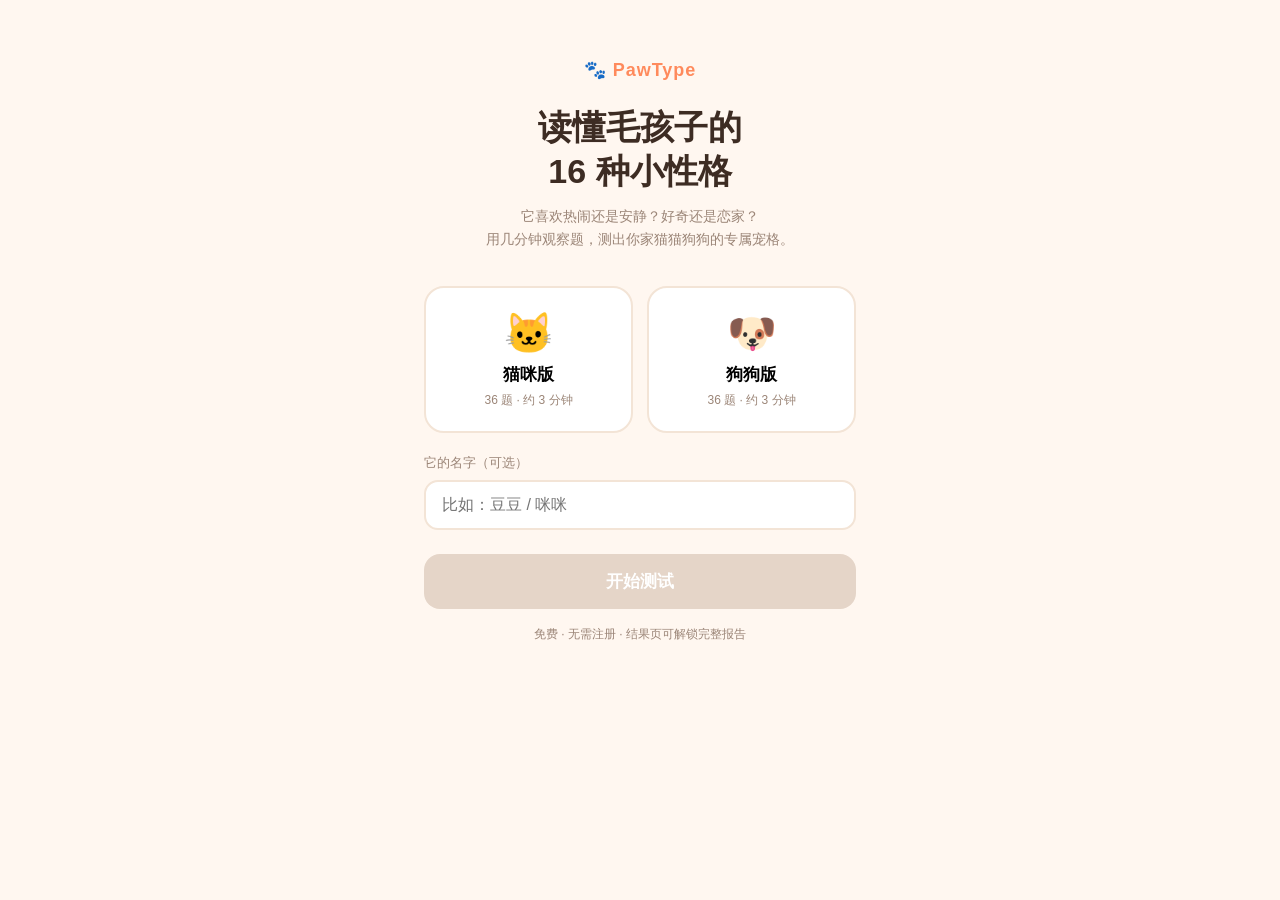
==== index.html @ f87842f0 "init: PawType 宠格测试网站" ====
<!DOCTYPE html>
<html lang="zh-CN">
<head>
  <meta charset="UTF-8">
  <meta name="viewport" content="width=device-width, initial-scale=1.0, maximum-scale=1.0, user-scalable=no">
  <title>PawType 宠格测试 · 读懂你的毛孩子</title>
  <meta name="description" content="免费宠物性格测试，猫狗各36道观察题，测出16种宠格，读懂你家毛孩子的小世界。">
  <link rel="stylesheet" href="style.css">
</head>
<body>

  <!-- ============ 首页 ============ -->
  <div id="screen-home" class="screen active">
    <div class="home-wrap">
      <div class="logo">🐾 PawType</div>
      <h1 class="home-title">读懂毛孩子的<br>16 种小性格</h1>
      <p class="home-sub">它喜欢热闹还是安静？好奇还是恋家？<br>用几分钟观察题，测出你家猫猫狗狗的专属宠格。</p>

      <div class="species-select">
        <button class="species-btn" data-species="cat">
          <span class="species-emoji">🐱</span>
          <span class="species-name">猫咪版</span>
          <span class="species-note">36 题 · 约 3 分钟</span>
        </button>
        <button class="species-btn" data-species="dog">
          <span class="species-emoji">🐶</span>
          <span class="species-name">狗狗版</span>
          <span class="species-note">36 题 · 约 3 分钟</span>
        </button>
      </div>

      <div class="pet-name-box">
        <label for="pet-name">它的名字（可选）</label>
        <input id="pet-name" type="text" maxlength="12" placeholder="比如：豆豆 / 咪咪">
      </div>

      <button id="btn-start" class="primary-btn" disabled>开始测试</button>
      <p class="home-tip">免费 · 无需注册 · 结果页可解锁完整报告</p>
    </div>
  </div>

  <!-- ============ 答题页 ============ -->
  <div id="screen-quiz" class="screen">
    <div class="quiz-top">
      <button id="btn-back" class="back-btn">‹</button>
      <div class="progress-bar"><div id="progress-fill" class="progress-fill"></div></div>
      <span id="progress-text" class="progress-text">1/36</span>
    </div>
    <div id="quiz-body" class="quiz-body"></div>
  </div>

  <!-- ============ 结果页 ============ -->
  <div id="screen-result" class="screen">
    <div class="result-wrap" id="result-wrap"></div>
  </div>

  <script src="types.js"></script>
  <script src="questions.js"></script>
  <script src="config.js"></script>
  <script src="app.js"></script>
</body>
</html>
---- style.css ----
:root {
  --bg: #FFF7F0;
  --card: #FFFFFF;
  --primary: #FF8A5C;
  --primary-dark: #F06B3C;
  --accent: #FFC145;
  --text: #3D2C23;
  --text-light: #9B8577;
  --border: #F3E4D6;
  --green: #5CB87A;
  --shadow: 0 8px 24px rgba(255, 138, 92, 0.12);
}

* { margin: 0; padding: 0; box-sizing: border-box; -webkit-tap-highlight-color: transparent; }

body {
  font-family: -apple-system, "PingFang SC", "Microsoft YaHei", sans-serif;
  background: var(--bg);
  color: var(--text);
  min-height: 100vh;
  line-height: 1.6;
}

.screen { display: none; min-height: 100vh; animation: fadeIn .3s ease; }
.screen.active { display: block; }
@keyframes fadeIn { from { opacity: 0; transform: translateY(8px); } to { opacity: 1; transform: none; } }

/* ============ 首页 ============ */
.home-wrap { max-width: 480px; margin: 0 auto; padding: 56px 24px 40px; text-align: center; }
.logo { font-size: 18px; font-weight: 700; color: var(--primary); letter-spacing: 1px; }
.home-title { font-size: 34px; font-weight: 800; margin: 20px 0 12px; line-height: 1.3; }
.home-sub { font-size: 14px; color: var(--text-light); margin-bottom: 36px; }

.species-select { display: flex; gap: 14px; margin-bottom: 20px; }
.species-btn {
  flex: 1; background: var(--card); border: 2px solid var(--border); border-radius: 20px;
  padding: 22px 12px; cursor: pointer; transition: all .2s; display: flex; flex-direction: column; align-items: center; gap: 6px;
}
.species-btn.selected { border-color: var(--primary); background: #FFF3EC; box-shadow: var(--shadow); }
.species-emoji { font-size: 40px; }
.species-name { font-size: 17px; font-weight: 700; }
.species-note { font-size: 12px; color: var(--text-light); }

.pet-name-box { text-align: left; margin-bottom: 24px; }
.pet-name-box label { font-size: 13px; color: var(--text-light); display: block; margin-bottom: 6px; }
.pet-name-box input {
  width: 100%; padding: 14px 16px; border: 2px solid var(--border); border-radius: 14px;
  font-size: 16px; outline: none; background: var(--card); transition: border .2s;
}
.pet-name-box input:focus { border-color: var(--primary); }

.primary-btn {
  width: 100%; padding: 16px; border: none; border-radius: 16px; font-size: 17px; font-weight: 700;
  background: var(--primary); color: #fff; cursor: pointer; transition: all .2s;
  box-shadow: 0 6px 18px rgba(255, 138, 92, 0.35);
}
.primary-btn:disabled { background: #E5D5C8; box-shadow: none; cursor: not-allowed; }
.primary-btn:not(:disabled):active { transform: scale(.98); }
.home-tip { font-size: 12px; color: var(--text-light); margin-top: 16px; }

/* ============ 答题页 ============ */
.quiz-top {
  position: sticky; top: 0; background: var(--bg); padding: 14px 16px; display: flex; align-items: center; gap: 12px; z-index: 10;
}
.back-btn { font-size: 28px; background: none; border: none; color: var(--text); cursor: pointer; width: 36px; line-height: 1; }
.progress-bar { flex: 1; height: 8px; background: var(--border); border-radius: 8px; overflow: hidden; }
.progress-fill { height: 100%; background: linear-gradient(90deg, var(--accent), var(--primary)); border-radius: 8px; transition: width .25s; }
.progress-text { font-size: 13px; color: var(--text-light); font-weight: 600; min-width: 40px; text-align: right; }

.quiz-body { max-width: 480px; margin: 0 auto; padding: 20px 24px 48px; }
.q-number { font-size: 13px; color: var(--primary); font-weight: 700; margin-bottom: 8px; }
.q-text { font-size: 22px; font-weight: 700; line-height: 1.45; margin-bottom: 28px; }

.option {
  display: block; width: 100%; text-align: left; background: var(--card); border: 2px solid var(--border);
  border-radius: 16px; padding: 16px 18px; margin-bottom: 12px; font-size: 16px; cursor: pointer; transition: all .18s;
}
.option:active { transform: scale(.98); }
.option.selected { border-color: var(--primary); background: #FFF3EC; }

/* ============ 结果页 ============ */
.result-wrap { max-width: 480px; margin: 0 auto; padding: 40px 24px 60px; }
.result-card { background: var(--card); border-radius: 28px; padding: 32px 24px; box-shadow: var(--shadow); text-align: center; }
.result-emoji { font-size: 72px; line-height: 1; }
.result-type { font-size: 30px; font-weight: 800; margin: 16px 0 6px; }
.result-tagline { font-size: 15px; color: var(--text-light); margin-bottom: 24px; }
.result-code { display: inline-block; font-size: 13px; font-weight: 700; color: var(--primary); background: #FFF3EC; padding: 4px 14px; border-radius: 20px; }

.dimension-chart { margin: 28px 0; text-align: left; }
.dim-row { display: flex; align-items: center; gap: 10px; margin-bottom: 16px; font-size: 13px; }
.dim-label { width: 64px; text-align: center; flex-shrink: 0; }
.dim-label b { display: block; font-size: 13px; }
.dim-bar { flex: 1; height: 12px; background: var(--border); border-radius: 8px; position: relative; }
.dim-bar-fill { position: absolute; height: 100%; border-radius: 8px; transition: width .6s ease; }
.dim-bar-fill.left { left: 50%; background: linear-gradient(90deg, var(--primary), var(--accent)); }
.dim-bar-fill.right { right: 50%; background: linear-gradient(90deg, #B9A0E0, #8F7BD0); }

.paywall { background: #FFF9F3; border: 2px dashed var(--accent); border-radius: 20px; padding: 24px 20px; margin-top: 24px; }
.paywall-title { font-size: 18px; font-weight: 800; margin-bottom: 6px; }
.paywall-desc { font-size: 13px; color: var(--text-light); margin-bottom: 16px; }
.price { font-size: 32px; font-weight: 800; color: var(--primary-dark); }
.price small { font-size: 15px; }

.pay-steps { text-align: left; margin: 16px 0; }
.pay-step { font-size: 14px; color: var(--text); margin-bottom: 8px; }
.pay-qrcode { width: 200px; height: 200px; object-fit: contain; margin: 8px auto; display: block; border-radius: 12px; background: #fff; }
.pay-wechat { font-size: 15px; margin: 12px 0; }
.pay-wechat b { color: var(--primary-dark); }
.btn-copy-wechat { padding: 12px 24px; border: none; border-radius: 14px; font-size: 14px; font-weight: 700; cursor: pointer; background: var(--green); color: #fff; }

.unlocked-report { margin-top: 24px; text-align: left; }
.report-section { background: var(--card); border-radius: 18px; padding: 20px; margin-bottom: 16px; box-shadow: 0 4px 14px rgba(0,0,0,0.04); }
.report-section h3 { font-size: 16px; font-weight: 800; margin-bottom: 8px; color: var(--primary-dark); }
.report-section p { font-size: 15px; color: var(--text); }

.share-card { margin-top: 28px; background: var(--card); border-radius: 20px; padding: 20px; text-align: center; box-shadow: var(--shadow); }
.share-card .rc-emoji { font-size: 48px; }
.share-card .rc-name { font-size: 20px; font-weight: 800; margin: 8px 0; }
.share-card .rc-url { font-size: 12px; color: var(--text-light); margin-top: 8px; }
.share-actions { display: flex; gap: 10px; margin-top: 16px; }
.share-actions button { flex: 1; padding: 12px; border: none; border-radius: 14px; font-size: 14px; font-weight: 700; cursor: pointer; }
.btn-share { background: var(--green); color: #fff; }
.btn-copy { background: var(--border); color: var(--text); }

.btn-ghost { background: none; border: none; color: var(--text-light); font-size: 14px; text-decoration: underline; cursor: pointer; margin-top: 20px; }

/* 支付弹窗 */
.modal-mask { position: fixed; inset: 0; background: rgba(0,0,0,0.5); display: none; align-items: center; justify-content: center; z-index: 100; padding: 24px; }
.modal-mask.show { display: flex; }
.modal { background: var(--card); border-radius: 24px; padding: 28px 24px; max-width: 360px; width: 100%; text-align: center; }
.modal h3 { font-size: 20px; font-weight: 800; margin-bottom: 8px; }
.modal .qr-box { margin: 20px auto; width: 220px; height: 220px; background: var(--border); border-radius: 16px; display: flex; align-items: center; justify-content: center; font-size: 13px; color: var(--text-light); }
.modal .qr-box img { width: 100%; height: 100%; border-radius: 16px; }
.modal .pay-tip { font-size: 13px; color: var(--text-light); }
.modal-close { margin-top: 16px; background: none; border: none; color: var(--text-light); cursor: pointer; font-size: 14px; }
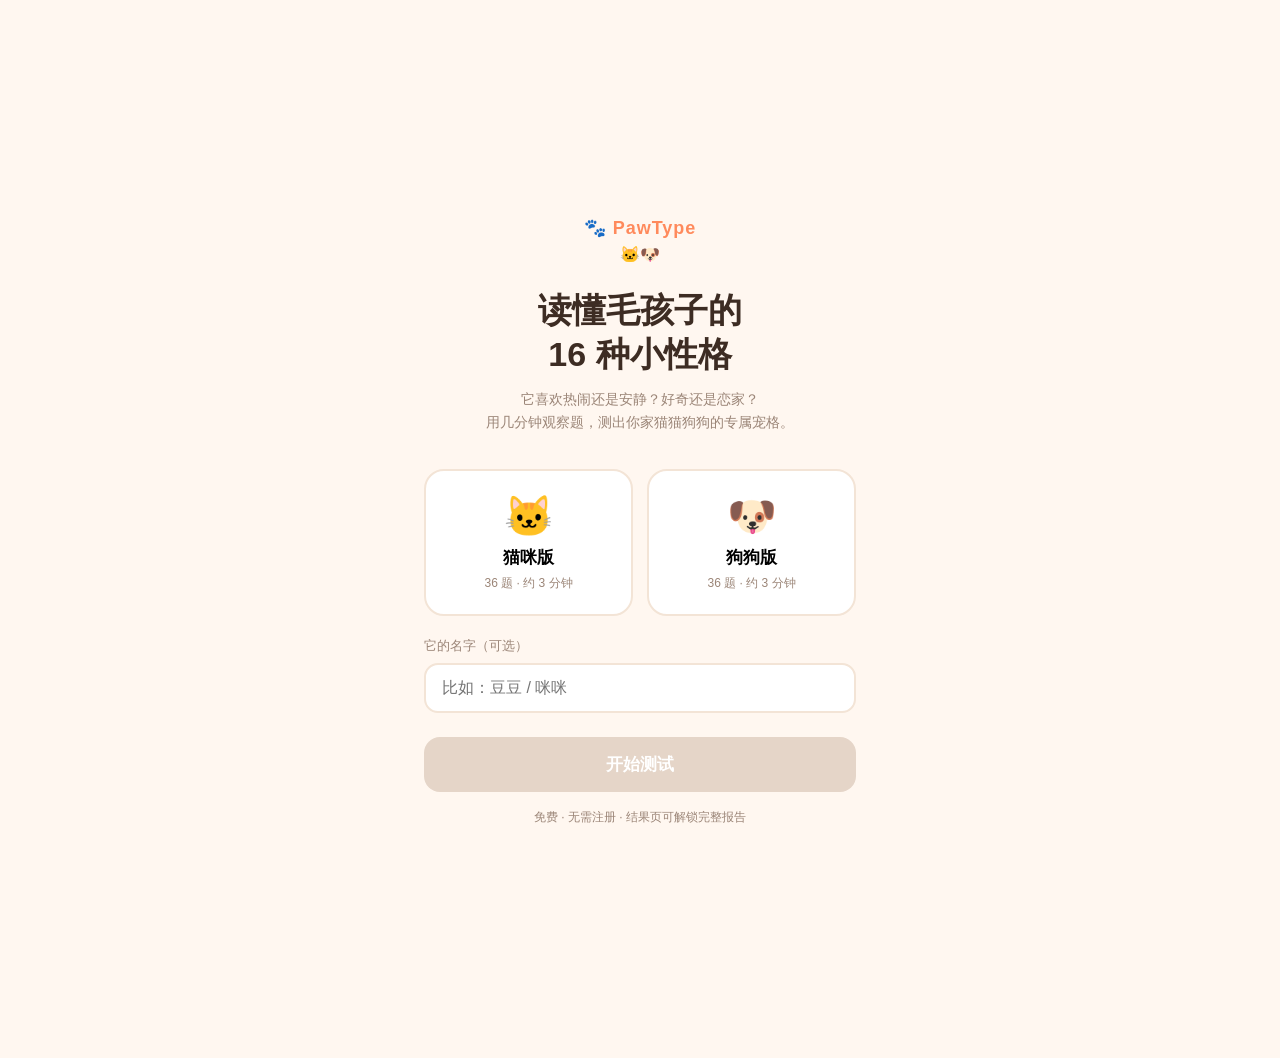
==== commit e51d9c13: "画面升级：3D粒子背景+四维雷达图+炫酷动画" ====
--- a/index.html
+++ b/index.html
@@ -8,11 +8,14 @@
   <link rel="stylesheet" href="style.css">
 </head>
 <body>
+  <canvas id="bg-canvas"></canvas>
+  <canvas id="celeb-canvas"></canvas>
 
   <!-- ============ 首页 ============ -->
   <div id="screen-home" class="screen active">
     <div class="home-wrap">
       <div class="logo">🐾 PawType</div>
+      <div class="home-pet-3d">🐱🐶</div>
       <h1 class="home-title">读懂毛孩子的<br>16 种小性格</h1>
       <p class="home-sub">它喜欢热闹还是安静？好奇还是恋家？<br>用几分钟观察题，测出你家猫猫狗狗的专属宠格。</p>
 
@@ -57,6 +60,7 @@
   <script src="types.js"></script>
   <script src="questions.js"></script>
   <script src="config.js"></script>
+  <script src="fx.js"></script>
   <script src="app.js"></script>
 </body>
 </html>
--- a/style.css
+++ b/style.css
@@ -129,7 +129,7 @@
 .modal-mask.show { display: flex; }
 .modal { background: var(--card); border-radius: 24px; padding: 28px 24px; max-width: 360px; width: 100%; text-align: center; }
 .modal h3 { font-size: 20px; font-weight: 800; margin-bottom: 8px; }
-.modal .qr-box { margin: 20px auto; width: 220px; height: 220px; background: var(--border); border-radius: 16px; display: flex; align-items: center; justify-content: center; font-size: 13px; color: var(--text-light); }
-.modal .qr-box img { width: 100%; height: 100%; border-radius: 16px; }
+.modal .qr-box { margin: 16px auto; width: 240px; border-radius: 16px; }
+.modal .qr-box img { width: 100%; height: auto; border-radius: 16px; display: block; }
 .modal .pay-tip { font-size: 13px; color: var(--text-light); }
 .modal-close { margin-top: 16px; background: none; border: none; color: var(--text-light); cursor: pointer; font-size: 14px; }
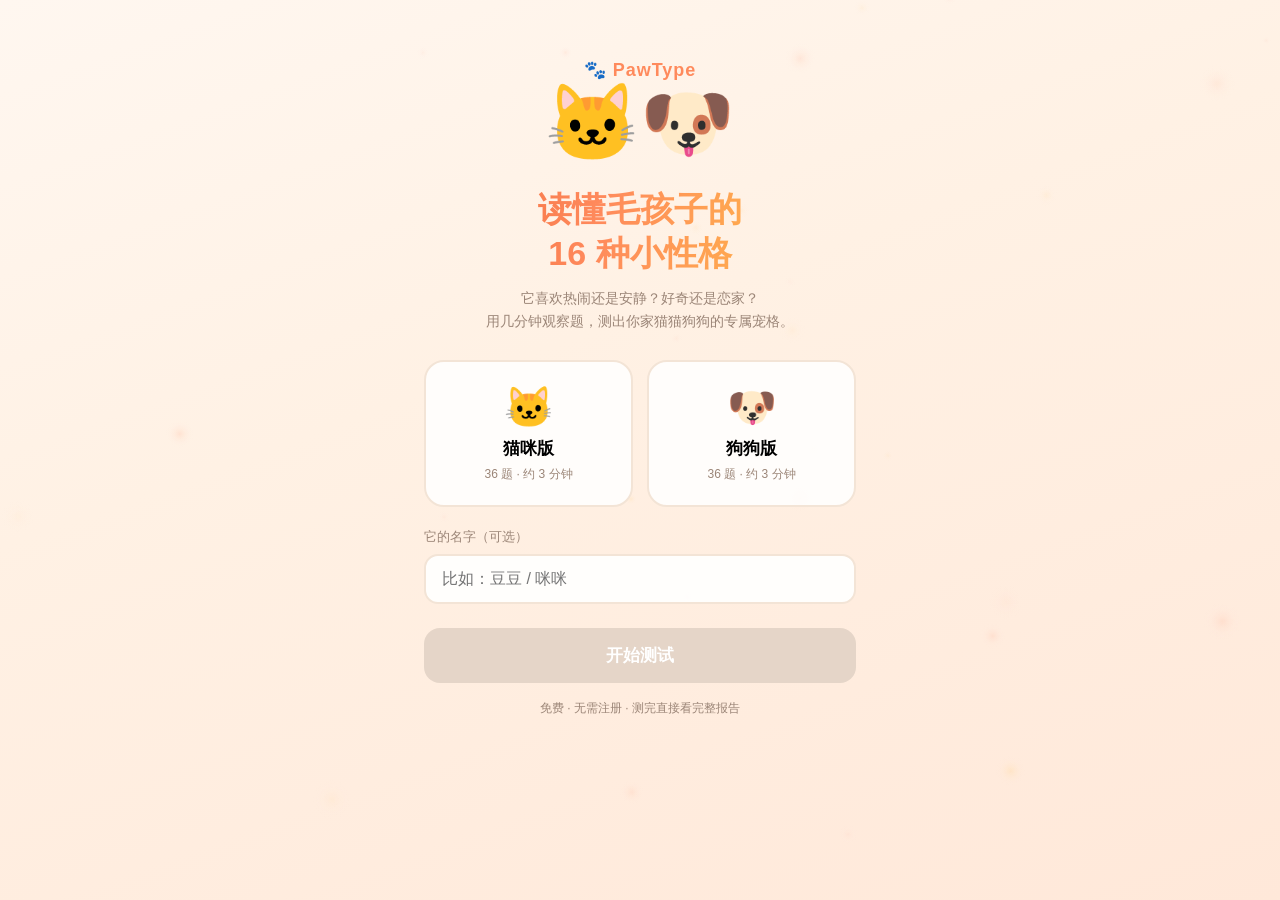
==== commit c6a72557: "去掉站内支付，测完直接看完整报告" ====
--- a/index.html
+++ b/index.html
@@ -38,7 +38,7 @@
       </div>
 
       <button id="btn-start" class="primary-btn" disabled>开始测试</button>
-      <p class="home-tip">免费 · 无需注册 · 结果页可解锁完整报告</p>
+      <p class="home-tip">免费 · 无需注册 · 测完直接看完整报告</p>
     </div>
   </div>
 
--- a/style.css
+++ b/style.css
@@ -8,36 +8,60 @@
   --text-light: #9B8577;
   --border: #F3E4D6;
   --green: #5CB87A;
+  --purple: #B9A0E0;
   --shadow: 0 8px 24px rgba(255, 138, 92, 0.12);
+  --shadow-lg: 0 16px 40px rgba(255, 138, 92, 0.22);
 }
 
 * { margin: 0; padding: 0; box-sizing: border-box; -webkit-tap-highlight-color: transparent; }
 
 body {
   font-family: -apple-system, "PingFang SC", "Microsoft YaHei", sans-serif;
-  background: var(--bg);
+  background: linear-gradient(160deg, #FFF7F0 0%, #FFF1E4 40%, #FFE8D9 100%);
+  background-attachment: fixed;
   color: var(--text);
   min-height: 100vh;
   line-height: 1.6;
-}
-
-.screen { display: none; min-height: 100vh; animation: fadeIn .3s ease; }
+  overflow-x: hidden;
+}
+
+/* 全局背景粒子 + 庆祝画布 */
+#bg-canvas { position: fixed; inset: 0; z-index: 0; pointer-events: none; }
+#celeb-canvas { position: fixed; inset: 0; z-index: 400; pointer-events: none; }
+
+.screen { display: none; min-height: 100vh; position: relative; z-index: 1; animation: fadeIn .4s ease; }
 .screen.active { display: block; }
-@keyframes fadeIn { from { opacity: 0; transform: translateY(8px); } to { opacity: 1; transform: none; } }
+@keyframes fadeIn { from { opacity: 0; transform: translateY(10px); } to { opacity: 1; transform: none; } }
+@keyframes fadeInUp { from { opacity: 0; transform: translateY(16px); } to { opacity: 1; transform: none; } }
+@keyframes floaty { 0%,100% { transform: translateY(0) rotateY(0) rotateX(0); } 50% { transform: translateY(-12px) rotateY(8deg) rotateX(-4deg); } }
+@keyframes pulseGlow { 0%,100% { box-shadow: 0 6px 18px rgba(255,138,92,.35); } 50% { box-shadow: 0 6px 30px rgba(255,138,92,.6); } }
+@keyframes shimmer { 0% { background-position: -200% center; } 100% { background-position: 200% center; } }
+@keyframes spin3d { 0% { transform: rotateY(0deg); } 100% { transform: rotateY(360deg); } }
 
 /* ============ 首页 ============ */
 .home-wrap { max-width: 480px; margin: 0 auto; padding: 56px 24px 40px; text-align: center; }
 .logo { font-size: 18px; font-weight: 700; color: var(--primary); letter-spacing: 1px; }
-.home-title { font-size: 34px; font-weight: 800; margin: 20px 0 12px; line-height: 1.3; }
-.home-sub { font-size: 14px; color: var(--text-light); margin-bottom: 36px; }
+.home-title {
+  font-size: 34px; font-weight: 800; margin: 20px 0 12px; line-height: 1.3;
+  background: linear-gradient(100deg, #F06B3C, #FF8A5C 40%, #FFC145);
+  -webkit-background-clip: text; background-clip: text;
+  -webkit-text-fill-color: transparent; color: transparent;
+}
+.home-sub { font-size: 14px; color: var(--text-light); margin-bottom: 28px; }
+
+.home-pet-3d { font-size: 76px; line-height: 1; margin-bottom: 6px; perspective: 400px; display: inline-block; animation: floaty 4s ease-in-out infinite; }
 
 .species-select { display: flex; gap: 14px; margin-bottom: 20px; }
 .species-btn {
-  flex: 1; background: var(--card); border: 2px solid var(--border); border-radius: 20px;
-  padding: 22px 12px; cursor: pointer; transition: all .2s; display: flex; flex-direction: column; align-items: center; gap: 6px;
-}
-.species-btn.selected { border-color: var(--primary); background: #FFF3EC; box-shadow: var(--shadow); }
-.species-emoji { font-size: 40px; }
+  flex: 1; background: rgba(255,255,255,.85); border: 2px solid var(--border); border-radius: 20px;
+  padding: 22px 12px; cursor: pointer; transition: transform .25s cubic-bezier(.34,1.56,.64,1), box-shadow .25s, border-color .25s;
+  display: flex; flex-direction: column; align-items: center; gap: 6px;
+  transform-style: preserve-3d;
+}
+.species-btn:hover { transform: translateY(-4px) scale(1.02); box-shadow: var(--shadow); }
+.species-btn.selected { border-color: var(--primary); background: #FFF3EC; box-shadow: var(--shadow-lg); transform: translateY(-3px) scale(1.03); }
+.species-emoji { font-size: 40px; transition: transform .3s; }
+.species-btn:hover .species-emoji { transform: scale(1.18) rotate(-6deg); }
 .species-name { font-size: 17px; font-weight: 700; }
 .species-note { font-size: 12px; color: var(--text-light); }
 
@@ -45,57 +69,88 @@
 .pet-name-box label { font-size: 13px; color: var(--text-light); display: block; margin-bottom: 6px; }
 .pet-name-box input {
   width: 100%; padding: 14px 16px; border: 2px solid var(--border); border-radius: 14px;
-  font-size: 16px; outline: none; background: var(--card); transition: border .2s;
-}
-.pet-name-box input:focus { border-color: var(--primary); }
+  font-size: 16px; outline: none; background: rgba(255,255,255,.9); transition: border .2s, box-shadow .2s;
+}
+.pet-name-box input:focus { border-color: var(--primary); box-shadow: 0 0 0 4px rgba(255,138,92,.12); }
 
 .primary-btn {
   width: 100%; padding: 16px; border: none; border-radius: 16px; font-size: 17px; font-weight: 700;
-  background: var(--primary); color: #fff; cursor: pointer; transition: all .2s;
-  box-shadow: 0 6px 18px rgba(255, 138, 92, 0.35);
-}
-.primary-btn:disabled { background: #E5D5C8; box-shadow: none; cursor: not-allowed; }
-.primary-btn:not(:disabled):active { transform: scale(.98); }
+  background: linear-gradient(100deg, #FF8A5C, #F06B3C); color: #fff; cursor: pointer; transition: transform .2s, filter .2s;
+  animation: pulseGlow 2.4s ease-in-out infinite;
+}
+.primary-btn:disabled { background: #E5D5C8; box-shadow: none; cursor: not-allowed; animation: none; }
+.primary-btn:not(:disabled):active { transform: scale(.97) translateY(1px); }
 .home-tip { font-size: 12px; color: var(--text-light); margin-top: 16px; }
 
 /* ============ 答题页 ============ */
 .quiz-top {
-  position: sticky; top: 0; background: var(--bg); padding: 14px 16px; display: flex; align-items: center; gap: 12px; z-index: 10;
-}
-.back-btn { font-size: 28px; background: none; border: none; color: var(--text); cursor: pointer; width: 36px; line-height: 1; }
+  position: sticky; top: 0; background: rgba(255,247,240,.9); backdrop-filter: blur(10px);
+  padding: 14px 16px; display: flex; align-items: center; gap: 12px; z-index: 10;
+}
+.back-btn { font-size: 28px; background: none; border: none; color: var(--text); cursor: pointer; width: 36px; line-height: 1; transition: transform .2s; }
+.back-btn:active { transform: scale(.85); }
 .progress-bar { flex: 1; height: 8px; background: var(--border); border-radius: 8px; overflow: hidden; }
-.progress-fill { height: 100%; background: linear-gradient(90deg, var(--accent), var(--primary)); border-radius: 8px; transition: width .25s; }
+.progress-fill {
+  height: 100%; border-radius: 8px; transition: width .25s;
+  background: linear-gradient(90deg, var(--accent), var(--primary), #FF6B9D);
+  background-size: 200% 100%; animation: shimmer 2s linear infinite;
+}
 .progress-text { font-size: 13px; color: var(--text-light); font-weight: 600; min-width: 40px; text-align: right; }
 
 .quiz-body { max-width: 480px; margin: 0 auto; padding: 20px 24px 48px; }
-.q-number { font-size: 13px; color: var(--primary); font-weight: 700; margin-bottom: 8px; }
-.q-text { font-size: 22px; font-weight: 700; line-height: 1.45; margin-bottom: 28px; }
+.q-number { font-size: 13px; color: var(--primary); font-weight: 700; margin-bottom: 8px; animation: fadeInUp .3s ease; }
+.q-text { font-size: 22px; font-weight: 700; line-height: 1.45; margin-bottom: 28px; animation: fadeInUp .35s ease; }
 
 .option {
-  display: block; width: 100%; text-align: left; background: var(--card); border: 2px solid var(--border);
-  border-radius: 16px; padding: 16px 18px; margin-bottom: 12px; font-size: 16px; cursor: pointer; transition: all .18s;
-}
-.option:active { transform: scale(.98); }
-.option.selected { border-color: var(--primary); background: #FFF3EC; }
+  display: block; width: 100%; text-align: left; background: rgba(255,255,255,.9); border: 2px solid var(--border);
+  border-radius: 16px; padding: 16px 18px; margin-bottom: 12px; font-size: 16px; cursor: pointer;
+  transition: transform .18s, border-color .18s, background .18s, box-shadow .18s;
+  animation: fadeInUp .4s ease backwards;
+  box-shadow: 0 2px 8px rgba(0,0,0,.03);
+}
+.option:nth-child(2) { animation-delay: .05s; }
+.option:nth-child(3) { animation-delay: .1s; }
+.option:nth-child(4) { animation-delay: .15s; }
+.option:nth-child(5) { animation-delay: .2s; }
+.option:active { transform: translateY(2px) scale(.98); box-shadow: 0 1px 3px rgba(0,0,0,.05); }
+.option.selected {
+  border-color: var(--primary); background: linear-gradient(100deg, #FFF3EC, #FFE8D9);
+  box-shadow: 0 6px 18px rgba(255,138,92,.28); transform: translateY(-1px);
+}
 
 /* ============ 结果页 ============ */
 .result-wrap { max-width: 480px; margin: 0 auto; padding: 40px 24px 60px; }
-.result-card { background: var(--card); border-radius: 28px; padding: 32px 24px; box-shadow: var(--shadow); text-align: center; }
-.result-emoji { font-size: 72px; line-height: 1; }
+.result-card {
+  background: rgba(255,255,255,.92); border-radius: 28px; padding: 32px 24px;
+  box-shadow: var(--shadow-lg); text-align: center;
+  backdrop-filter: blur(6px);
+  animation: cardIn .6s cubic-bezier(.34,1.56,.64,1);
+  transform-style: preserve-3d;
+}
+@keyframes cardIn { from { opacity: 0; transform: perspective(800px) rotateY(24deg) translateY(30px); } to { opacity: 1; transform: perspective(800px) rotateY(0) translateY(0); } }
+
+.result-emoji { font-size: 80px; line-height: 1; display: inline-block; animation: floaty 3.6s ease-in-out infinite; perspective: 400px; }
 .result-type { font-size: 30px; font-weight: 800; margin: 16px 0 6px; }
 .result-tagline { font-size: 15px; color: var(--text-light); margin-bottom: 24px; }
-.result-code { display: inline-block; font-size: 13px; font-weight: 700; color: var(--primary); background: #FFF3EC; padding: 4px 14px; border-radius: 20px; }
-
-.dimension-chart { margin: 28px 0; text-align: left; }
-.dim-row { display: flex; align-items: center; gap: 10px; margin-bottom: 16px; font-size: 13px; }
+.result-code {
+  display: inline-block; font-size: 13px; font-weight: 700; color: var(--primary);
+  background: linear-gradient(100deg, #FFF3EC, #FFE8D9); padding: 4px 14px; border-radius: 20px;
+}
+
+.dimension-chart { margin: 24px 0 0; text-align: left; }
+.dim-row { display: flex; align-items: center; gap: 10px; margin-bottom: 14px; font-size: 13px; }
 .dim-label { width: 64px; text-align: center; flex-shrink: 0; }
 .dim-label b { display: block; font-size: 13px; }
-.dim-bar { flex: 1; height: 12px; background: var(--border); border-radius: 8px; position: relative; }
-.dim-bar-fill { position: absolute; height: 100%; border-radius: 8px; transition: width .6s ease; }
-.dim-bar-fill.left { left: 50%; background: linear-gradient(90deg, var(--primary), var(--accent)); }
-.dim-bar-fill.right { right: 50%; background: linear-gradient(90deg, #B9A0E0, #8F7BD0); }
-
-.paywall { background: #FFF9F3; border: 2px dashed var(--accent); border-radius: 20px; padding: 24px 20px; margin-top: 24px; }
+.dim-bar { flex: 1; height: 12px; background: var(--border); border-radius: 8px; position: relative; overflow: hidden; }
+.dim-bar-fill { position: absolute; height: 100%; border-radius: 8px; transition: width .8s cubic-bezier(.34,1.56,.64,1); }
+.dim-bar-fill.left { left: 50%; background: linear-gradient(90deg, var(--primary), var(--accent)); box-shadow: 0 0 8px rgba(255,138,92,.5); }
+.dim-bar-fill.right { right: 50%; background: linear-gradient(90deg, #B9A0E0, #8F7BD0); box-shadow: 0 0 8px rgba(185,160,224,.5); }
+
+.paywall {
+  background: linear-gradient(160deg, #FFF9F3, #FFEFE2); border: 2px dashed var(--accent);
+  border-radius: 20px; padding: 24px 20px; margin-top: 24px; text-align: center;
+  box-shadow: var(--shadow);
+}
 .paywall-title { font-size: 18px; font-weight: 800; margin-bottom: 6px; }
 .paywall-desc { font-size: 13px; color: var(--text-light); margin-bottom: 16px; }
 .price { font-size: 32px; font-weight: 800; color: var(--primary-dark); }
@@ -106,30 +161,47 @@
 .pay-qrcode { width: 200px; height: 200px; object-fit: contain; margin: 8px auto; display: block; border-radius: 12px; background: #fff; }
 .pay-wechat { font-size: 15px; margin: 12px 0; }
 .pay-wechat b { color: var(--primary-dark); }
-.btn-copy-wechat { padding: 12px 24px; border: none; border-radius: 14px; font-size: 14px; font-weight: 700; cursor: pointer; background: var(--green); color: #fff; }
+.btn-copy-wechat {
+  padding: 12px 24px; border: none; border-radius: 14px; font-size: 14px; font-weight: 700; cursor: pointer;
+  background: linear-gradient(100deg, #5CB87A, #4AA96C); color: #fff; box-shadow: 0 4px 14px rgba(92,184,122,.35);
+  transition: transform .2s;
+}
+.btn-copy-wechat:active { transform: scale(.95); }
 
 .unlocked-report { margin-top: 24px; text-align: left; }
-.report-section { background: var(--card); border-radius: 18px; padding: 20px; margin-bottom: 16px; box-shadow: 0 4px 14px rgba(0,0,0,0.04); }
+.report-section {
+  background: rgba(255,255,255,.92); border-radius: 18px; padding: 20px; margin-bottom: 16px;
+  box-shadow: 0 4px 14px rgba(0,0,0,.04); transition: transform .2s, box-shadow .2s;
+  animation: fadeInUp .4s ease backwards;
+}
+.report-section:hover { transform: translateY(-2px); box-shadow: 0 8px 20px rgba(0,0,0,.07); }
 .report-section h3 { font-size: 16px; font-weight: 800; margin-bottom: 8px; color: var(--primary-dark); }
 .report-section p { font-size: 15px; color: var(--text); }
 
-.share-card { margin-top: 28px; background: var(--card); border-radius: 20px; padding: 20px; text-align: center; box-shadow: var(--shadow); }
-.share-card .rc-emoji { font-size: 48px; }
+.share-card {
+  margin-top: 28px; background: rgba(255,255,255,.92); border-radius: 20px; padding: 20px;
+  text-align: center; box-shadow: var(--shadow-lg);
+}
+.share-card .rc-emoji { font-size: 48px; display: inline-block; animation: floaty 3s ease-in-out infinite; }
 .share-card .rc-name { font-size: 20px; font-weight: 800; margin: 8px 0; }
 .share-card .rc-url { font-size: 12px; color: var(--text-light); margin-top: 8px; }
 .share-actions { display: flex; gap: 10px; margin-top: 16px; }
-.share-actions button { flex: 1; padding: 12px; border: none; border-radius: 14px; font-size: 14px; font-weight: 700; cursor: pointer; }
+.share-actions button { flex: 1; padding: 12px; border: none; border-radius: 14px; font-size: 14px; font-weight: 700; cursor: pointer; transition: transform .2s; }
+.share-actions button:active { transform: scale(.95); }
 .btn-share { background: var(--green); color: #fff; }
 .btn-copy { background: var(--border); color: var(--text); }
 
 .btn-ghost { background: none; border: none; color: var(--text-light); font-size: 14px; text-decoration: underline; cursor: pointer; margin-top: 20px; }
 
 /* 支付弹窗 */
-.modal-mask { position: fixed; inset: 0; background: rgba(0,0,0,0.5); display: none; align-items: center; justify-content: center; z-index: 100; padding: 24px; }
+.modal-mask { position: fixed; inset: 0; background: rgba(0,0,0,0.5); display: none; align-items: center; justify-content: center; z-index: 100; padding: 24px; backdrop-filter: blur(3px); }
 .modal-mask.show { display: flex; }
-.modal { background: var(--card); border-radius: 24px; padding: 28px 24px; max-width: 360px; width: 100%; text-align: center; }
+.modal {
+  background: var(--card); border-radius: 24px; padding: 28px 24px; max-width: 360px; width: 100%; text-align: center;
+  animation: cardIn .4s cubic-bezier(.34,1.56,.64,1);
+}
 .modal h3 { font-size: 20px; font-weight: 800; margin-bottom: 8px; }
 .modal .qr-box { margin: 16px auto; width: 240px; border-radius: 16px; }
-.modal .qr-box img { width: 100%; height: auto; border-radius: 16px; display: block; }
+.modal .qr-box img { width: 100%; height: auto; border-radius: 16px; display: block; box-shadow: 0 4px 16px rgba(0,0,0,.1); }
 .modal .pay-tip { font-size: 13px; color: var(--text-light); }
 .modal-close { margin-top: 16px; background: none; border: none; color: var(--text-light); cursor: pointer; font-size: 14px; }
